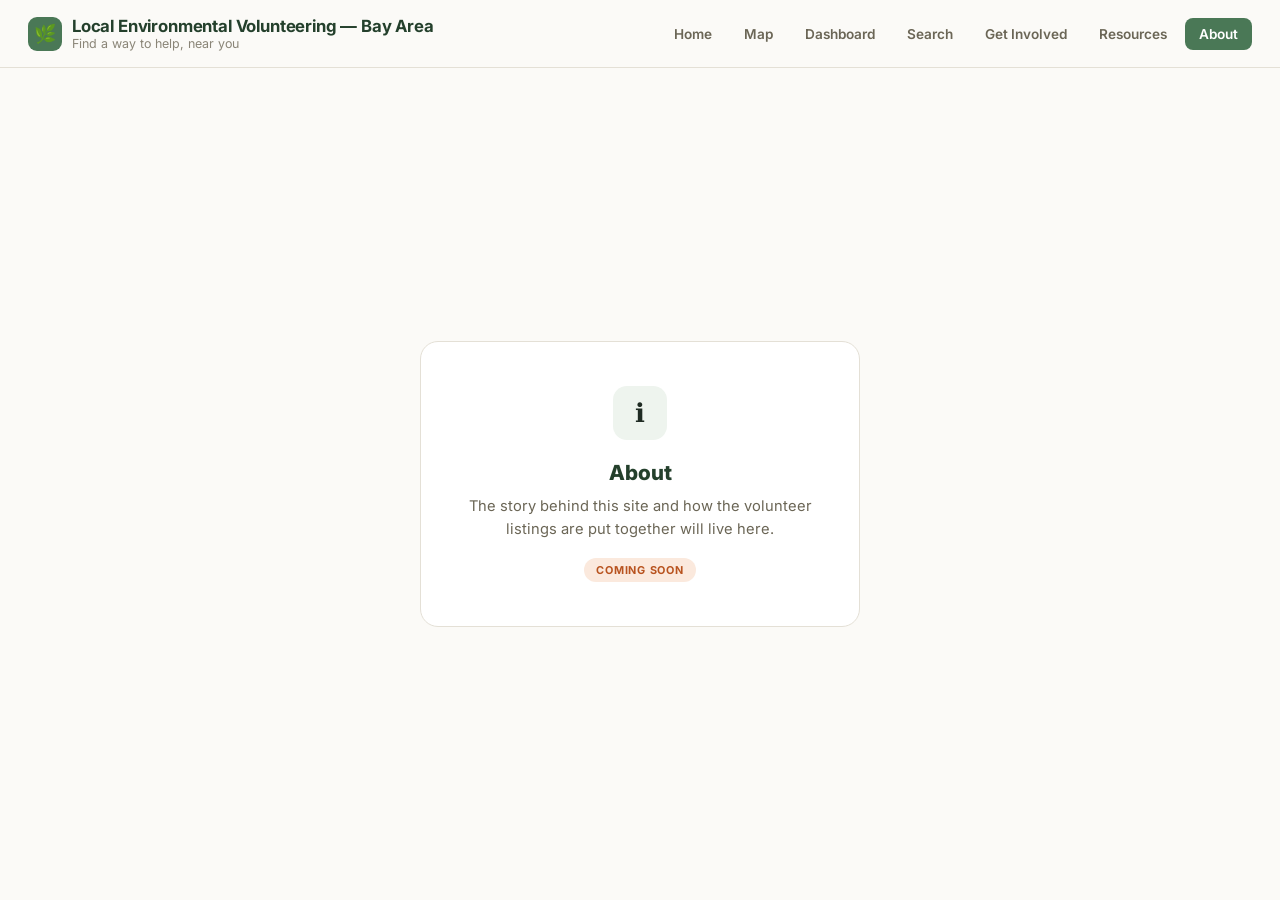
==== about.html @ b712d60b "Add files via upload" ====
<!DOCTYPE html>
<html lang="en">
<head>
<meta charset="UTF-8">
<title>About — Local Environmental Volunteering</title>
<meta name="viewport" content="width=device-width, initial-scale=1.0">
<link rel="preconnect" href="https://fonts.googleapis.com">
<link href="https://fonts.googleapis.com/css2?family=Inter:wght@400;500;600;700;800&display=swap" rel="stylesheet">
<style>
:root{
  --moss: #4a7856;
  --moss-dark: #24402c;
  --moss-light: #eef4ee;
  --clay: #d9642b;
  --clay-dark: #b8531f;
  --ink: #1f2b23;
  --paper: #fbfaf7;
  --line: #e4e0d6;
}
*{ box-sizing: border-box; }
html, body{
  margin: 0;
  min-height: 100%;
  font-family: 'Inter', system-ui, sans-serif;
  background: var(--paper);
  color: var(--ink);
}
header{
  background: var(--paper);
  border-bottom: 1px solid var(--line);
  padding: 16px 28px;
  display: flex;
  align-items: center;
  justify-content: space-between;
  flex-wrap: wrap;
  gap: 12px;
}
.brand{
  display: flex;
  align-items: center;
  gap: 10px;
}
.brand-icon{
  width: 34px;
  height: 34px;
  border-radius: 9px;
  background: var(--moss);
  display: flex;
  align-items: center;
  justify-content: center;
  font-size: 18px;
}
header h1{
  margin: 0;
  font-size: 1.05rem;
  font-weight: 700;
  color: var(--moss-dark);
  letter-spacing: -0.01em;
}
header p{
  margin: 0;
  font-size: 0.78rem;
  color: #8a8577;
}

/* ---- tab navigation (shared across every page on the site) ---- */
nav.tabs{
  display: flex;
  gap: 4px;
  flex-wrap: wrap;
}
.tab-link{
  text-decoration: none;
  color: #6b6656;
  font-size: 0.85rem;
  font-weight: 600;
  padding: 8px 14px;
  border-radius: 8px;
  transition: background 0.15s ease, color 0.15s ease;
}
.tab-link:hover{
  background: var(--moss-light);
  color: var(--moss-dark);
}
.tab-link.active{
  background: var(--moss);
  color: white;
}

.placeholder-wrap{
  min-height: calc(100vh - 68px);
  display: flex;
  align-items: center;
  justify-content: center;
  padding: 40px 24px;
}
.placeholder-card{
  max-width: 440px;
  text-align: center;
  background: white;
  border: 1px solid var(--line);
  border-radius: 18px;
  padding: 44px 36px;
}
.placeholder-icon{
  width: 54px;
  height: 54px;
  border-radius: 14px;
  background: var(--moss-light);
  display: flex;
  align-items: center;
  justify-content: center;
  font-size: 26px;
  margin: 0 auto 20px;
}
.placeholder-card h2{
  margin: 0 0 10px;
  font-size: 1.3rem;
  font-weight: 800;
  color: var(--moss-dark);
}
.placeholder-card p{
  margin: 0;
  font-size: 0.92rem;
  color: #6b6656;
  line-height: 1.55;
}
.placeholder-tag{
  display: inline-block;
  margin-top: 18px;
  font-size: 0.68rem;
  font-weight: 700;
  text-transform: uppercase;
  letter-spacing: 0.07em;
  color: var(--clay-dark);
  background: #fbe9dd;
  padding: 5px 12px;
  border-radius: 999px;
}
</style>
</head>
<body>

<header>
<div class="brand">
<div class="brand-icon">🌿</div>
<div>
<h1>Local Environmental Volunteering — Bay Area</h1>
<p>Find a way to help, near you</p>
</div>
</div>
<nav class="tabs">
<a href="index.html" class="tab-link">Home</a>
<a href="map.html" class="tab-link">Map</a>
<a href="dashboard.html" class="tab-link">Dashboard</a>
<a href="search.html" class="tab-link">Search</a>
<a href="get-involved.html" class="tab-link">Get Involved</a>
<a href="resources.html" class="tab-link">Resources</a>
<a href="about.html" class="tab-link active">About</a>
</nav>
</header>

<div class="placeholder-wrap">
<div class="placeholder-card">
<div class="placeholder-icon">ℹ️</div>
<h2>About</h2>
<p>The story behind this site and how the volunteer listings are put together will live here.</p>
<span class="placeholder-tag">Coming soon</span>
</div>
</div>

</body>
</html>
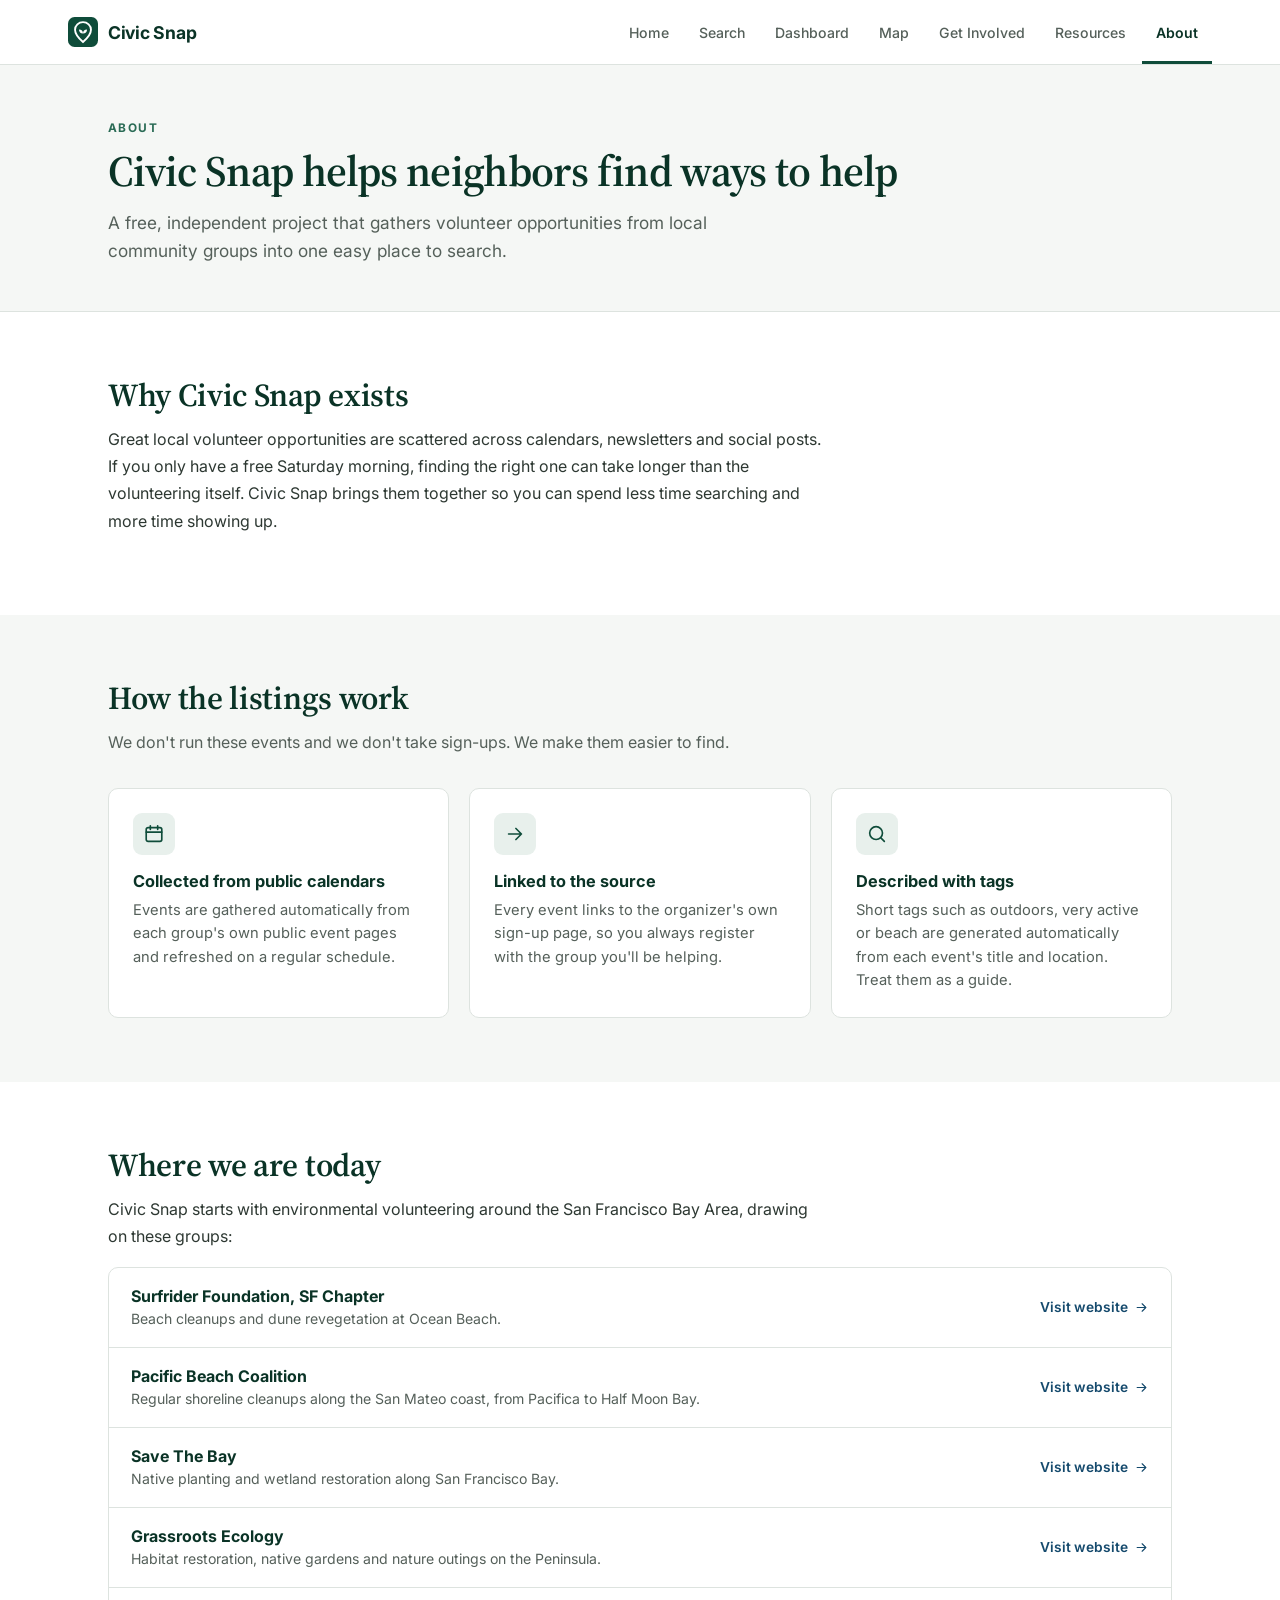
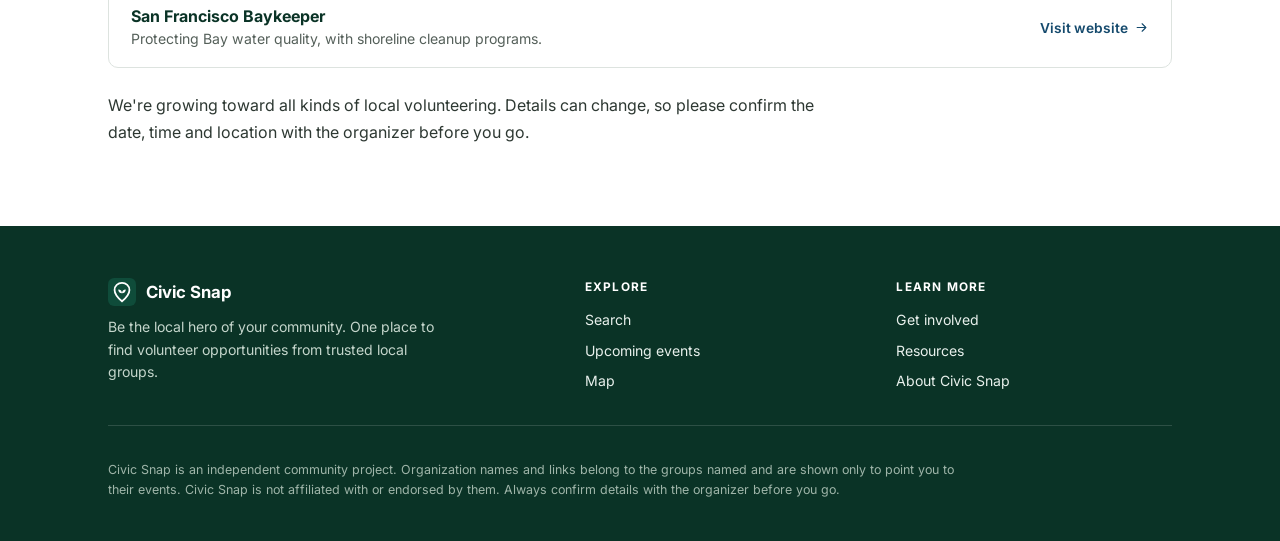
==== commit bd0569f6: "Add files via upload" ====
--- a/about.html
+++ b/about.html
@@ -2,172 +2,121 @@
 <html lang="en">
 <head>
 <meta charset="UTF-8">
-<title>About — Local Environmental Volunteering</title>
+<title>About | Civic Snap</title>
 <meta name="viewport" content="width=device-width, initial-scale=1.0">
+<meta name="description" content="Civic Snap is a free, independent project that gathers local volunteer opportunities into one place.">
 <link rel="preconnect" href="https://fonts.googleapis.com">
-<link href="https://fonts.googleapis.com/css2?family=Inter:wght@400;500;600;700;800&display=swap" rel="stylesheet">
+<link rel="preconnect" href="https://fonts.gstatic.com" crossorigin>
+<link href="https://fonts.googleapis.com/css2?family=Inter:wght@400;500;600;700;800&family=Source+Serif+4:opsz,wght@8..60,600;8..60,700&display=swap" rel="stylesheet">
+<link rel="stylesheet" href="site.css">
+<script>document.documentElement.classList.add('js')</script>
 <style>
-:root{
-  --moss: #4a7856;
-  --moss-dark: #24402c;
-  --moss-light: #eef4ee;
-  --clay: #d9642b;
-  --clay-dark: #b8531f;
-  --ink: #1f2b23;
-  --paper: #fbfaf7;
-  --line: #e4e0d6;
-}
-*{ box-sizing: border-box; }
-html, body{
-  margin: 0;
-  min-height: 100%;
-  font-family: 'Inter', system-ui, sans-serif;
-  background: var(--paper);
-  color: var(--ink);
-}
-header{
-  background: var(--paper);
-  border-bottom: 1px solid var(--line);
-  padding: 16px 28px;
-  display: flex;
-  align-items: center;
-  justify-content: space-between;
-  flex-wrap: wrap;
-  gap: 12px;
-}
-.brand{
-  display: flex;
-  align-items: center;
-  gap: 10px;
-}
-.brand-icon{
-  width: 34px;
-  height: 34px;
-  border-radius: 9px;
-  background: var(--moss);
-  display: flex;
-  align-items: center;
-  justify-content: center;
-  font-size: 18px;
-}
-header h1{
-  margin: 0;
-  font-size: 1.05rem;
-  font-weight: 700;
-  color: var(--moss-dark);
-  letter-spacing: -0.01em;
-}
-header p{
-  margin: 0;
-  font-size: 0.78rem;
-  color: #8a8577;
-}
-
-/* ---- tab navigation (shared across every page on the site) ---- */
-nav.tabs{
-  display: flex;
-  gap: 4px;
-  flex-wrap: wrap;
-}
-.tab-link{
-  text-decoration: none;
-  color: #6b6656;
-  font-size: 0.85rem;
-  font-weight: 600;
-  padding: 8px 14px;
-  border-radius: 8px;
-  transition: background 0.15s ease, color 0.15s ease;
-}
-.tab-link:hover{
-  background: var(--moss-light);
-  color: var(--moss-dark);
-}
-.tab-link.active{
-  background: var(--moss);
-  color: white;
-}
-
-.placeholder-wrap{
-  min-height: calc(100vh - 68px);
-  display: flex;
-  align-items: center;
-  justify-content: center;
-  padding: 40px 24px;
-}
-.placeholder-card{
-  max-width: 440px;
-  text-align: center;
-  background: white;
-  border: 1px solid var(--line);
-  border-radius: 18px;
-  padding: 44px 36px;
-}
-.placeholder-icon{
-  width: 54px;
-  height: 54px;
-  border-radius: 14px;
-  background: var(--moss-light);
-  display: flex;
-  align-items: center;
-  justify-content: center;
-  font-size: 26px;
-  margin: 0 auto 20px;
-}
-.placeholder-card h2{
-  margin: 0 0 10px;
-  font-size: 1.3rem;
-  font-weight: 800;
-  color: var(--moss-dark);
-}
-.placeholder-card p{
-  margin: 0;
-  font-size: 0.92rem;
-  color: #6b6656;
-  line-height: 1.55;
-}
-.placeholder-tag{
-  display: inline-block;
-  margin-top: 18px;
-  font-size: 0.68rem;
-  font-weight: 700;
-  text-transform: uppercase;
-  letter-spacing: 0.07em;
-  color: var(--clay-dark);
-  background: #fbe9dd;
-  padding: 5px 12px;
-  border-radius: 999px;
-}
+.check-list{ list-style:none; margin:0; padding:0; display:grid; gap:12px; }
+.check-list li{ display:flex; gap:12px; align-items:flex-start; font-size:0.96rem; line-height:1.6; color:#2d3832; }
+.check-list svg{ width:20px; height:20px; flex-shrink:0; margin-top:2px; color:var(--brand-mid); }
+.org-list{ display:grid; gap:0; border:1px solid var(--line); border-radius:10px; overflow:hidden; background:#fff; }
+.org-row{ display:flex; justify-content:space-between; align-items:center; gap:18px; padding:18px 22px; border-top:1px solid var(--line); text-decoration:none; color:inherit; }
+.org-row:first-child{ border-top:0; }
+.org-row:hover{ background:var(--bg-soft); }
+.org-row b{ display:block; font-size:1rem; color:var(--brand-dark); margin-bottom:2px; }
+.org-row span.d{ font-size:0.88rem; color:var(--muted); line-height:1.5; }
+.org-row .go{ display:inline-flex; align-items:center; gap:6px; font-size:0.86rem; font-weight:600; color:var(--accent-dark); white-space:nowrap; }
+.org-row .go svg{ width:15px; height:15px; }
+@media (max-width:640px){ .org-row{ flex-direction:column; align-items:flex-start; gap:8px; } }
 </style>
 </head>
 <body>
+<a class="skip-link" href="#main">Skip to content</a>
+<header class="site-header">
+<div class="header-inner">
+<a class="brand" href="index.html" aria-label="Civic Snap home"><svg viewBox="0 0 32 32" aria-hidden="true"><rect width="32" height="32" rx="7" fill="#0f4c3a"/><path d="M16 5.5c-4.7 0-8.5 3.6-8.5 8.1 0 5.8 8.5 13 8.5 13s8.5-7.2 8.5-13c0-4.5-3.8-8.1-8.5-8.1z" fill="none" stroke="#fff" stroke-width="2"/><path d="M16 17.5c-2.7 0-4.3-1.8-4.3-4.3 2.8 0 4.3 1.6 4.3 4.3zm0 0c0-2.7 1.6-4.3 4.3-4.3 0 2.7-1.6 4.3-4.3 4.3z" fill="#fff"/></svg><span class="brand-name">Civic Snap</span></a>
+<button class="nav-toggle" type="button" aria-expanded="false" aria-controls="site-nav"><svg viewBox="0 0 24 24" fill="none" stroke="currentColor" stroke-width="2" stroke-linecap="round" aria-hidden="true"><path d="M4 7h16M4 12h16M4 17h16"/></svg><span class="nav-toggle-label">Menu</span></button>
+<nav class="tabs" id="site-nav" aria-label="Main">
+<a href="index.html" class="tab-link">Home</a>
+<a href="search.html" class="tab-link">Search</a>
+<a href="dashboard.html" class="tab-link">Dashboard</a>
+<a href="map.html" class="tab-link">Map</a>
+<a href="get-involved.html" class="tab-link">Get Involved</a>
+<a href="resources.html" class="tab-link">Resources</a>
+<a href="about.html" class="tab-link active" aria-current="page">About</a>
+</nav>
+</div>
+</header>
+<svg width="0" height="0" style="position:absolute" aria-hidden="true" focusable="false"><defs>
+<symbol id="i-search" viewBox="0 0 24 24"><circle cx="11" cy="11" r="7"/><path d="M20 20l-3.5-3.5"/></symbol>
+<symbol id="i-calendar" viewBox="0 0 24 24"><rect x="3.5" y="5" width="17" height="15" rx="2"/><path d="M3.5 10h17M8 3v4M16 3v4"/></symbol>
+<symbol id="i-map" viewBox="0 0 24 24"><path d="M9 4L3.5 6v14L9 18l6 2 5.5-2V4L15 6 9 4z"/><path d="M9 4v14M15 6v14"/></symbol>
+<symbol id="i-users" viewBox="0 0 24 24"><circle cx="9" cy="8" r="3.2"/><path d="M3 19c0-3.3 2.7-5.5 6-5.5s6 2.2 6 5.5"/><circle cx="17" cy="9" r="2.4"/><path d="M17 14c2.5 0 4.5 1.7 4.5 4.5"/></symbol>
+<symbol id="i-trash" viewBox="0 0 24 24"><path d="M4 7h16M9 7V4.5h6V7M6.5 7l1 13h9l1-13M10 11v6M14 11v6"/></symbol>
+<symbol id="i-sprout" viewBox="0 0 24 24"><path d="M12 21v-9"/><path d="M12 12C12 8 9 5.5 4.5 5.5 4.5 9.5 7 12 12 12z"/><path d="M12 14c0-3.5 2.5-6 7.5-6 0 4-2.5 6-7.5 6z"/></symbol>
+<symbol id="i-mountain" viewBox="0 0 24 24"><path d="M3 19l6.5-11 4 6.5 2.5-4L21 19H3z"/></symbol>
+<symbol id="i-leaf" viewBox="0 0 24 24"><path d="M5 19c0-8 5-13 14-14 0 9-5 14-14 14z"/><path d="M5 19l8-8"/></symbol>
+<symbol id="i-route" viewBox="0 0 24 24"><circle cx="6" cy="18" r="2"/><circle cx="18" cy="6" r="2"/><path d="M8 18h7a3 3 0 0 0 0-6H9a3 3 0 0 1 0-6h7"/></symbol>
+<symbol id="i-arrow" viewBox="0 0 24 24"><path d="M5 12h14M13 6l6 6-6 6"/></symbol>
+<symbol id="i-check" viewBox="0 0 24 24"><path d="M5 12.5l4.5 4.5L19 7.5"/></symbol>
+</defs></svg>
+<main id="main">
+<section class="page-hero"><div class="container">
+<p class="eyebrow">About</p>
+<h1>Civic Snap helps neighbors find ways to help</h1>
+<p class="lead">A free, independent project that gathers volunteer opportunities from local community groups into one easy place to search.</p>
+</div></section>
 
-<header>
-<div class="brand">
-<div class="brand-icon">🌿</div>
+<section class="section"><div class="container prose">
+<h2>Why Civic Snap exists</h2>
+<p>Great local volunteer opportunities are scattered across calendars, newsletters and social posts. If you only have a free Saturday morning, finding the right one can take longer than the volunteering itself. Civic Snap brings them together so you can spend less time searching and more time showing up.</p>
+</div></section>
+
+<section class="section soft"><div class="container">
+<h2>How the listings work</h2>
+<p class="intro">We don't run these events and we don't take sign-ups. We make them easier to find.</p>
+<div class="grid cols-3">
+<div class="card-box"><div class="icon-box"><svg class="" viewBox="0 0 24 24" fill="none" stroke="currentColor" stroke-width="1.8" stroke-linecap="round" stroke-linejoin="round" aria-hidden="true"><use href="#i-calendar"/></svg></div><h3>Collected from public calendars</h3><p>Events are gathered automatically from each group's own public event pages and refreshed on a regular schedule.</p></div>
+<div class="card-box"><div class="icon-box"><svg class="" viewBox="0 0 24 24" fill="none" stroke="currentColor" stroke-width="1.8" stroke-linecap="round" stroke-linejoin="round" aria-hidden="true"><use href="#i-arrow"/></svg></div><h3>Linked to the source</h3><p>Every event links to the organizer's own sign-up page, so you always register with the group you'll be helping.</p></div>
+<div class="card-box"><div class="icon-box"><svg class="" viewBox="0 0 24 24" fill="none" stroke="currentColor" stroke-width="1.8" stroke-linecap="round" stroke-linejoin="round" aria-hidden="true"><use href="#i-search"/></svg></div><h3>Described with tags</h3><p>Short tags such as outdoors, very active or beach are generated automatically from each event's title and location. Treat them as a guide.</p></div>
+</div>
+</div></section>
+
+<section class="section"><div class="container prose">
+<h2>Where we are today</h2>
+<p>Civic Snap starts with environmental volunteering around the San Francisco Bay Area, drawing on these groups:</p>
+<div class="org-list" style="margin:8px 0 24px">
+<a class="org-row" href="https://sf.surfrider.org/" target="_blank" rel="noopener noreferrer"><div><b>Surfrider Foundation, SF Chapter</b><span class="d">Beach cleanups and dune revegetation at Ocean Beach.</span></div><span class="go">Visit website <svg class="" viewBox="0 0 24 24" fill="none" stroke="currentColor" stroke-width="1.8" stroke-linecap="round" stroke-linejoin="round" aria-hidden="true"><use href="#i-arrow"/></svg></span></a>
+<a class="org-row" href="https://www.pacificbeachcoalition.org/" target="_blank" rel="noopener noreferrer"><div><b>Pacific Beach Coalition</b><span class="d">Regular shoreline cleanups along the San Mateo coast, from Pacifica to Half Moon Bay.</span></div><span class="go">Visit website <svg class="" viewBox="0 0 24 24" fill="none" stroke="currentColor" stroke-width="1.8" stroke-linecap="round" stroke-linejoin="round" aria-hidden="true"><use href="#i-arrow"/></svg></span></a>
+<a class="org-row" href="https://savesfbay.org/" target="_blank" rel="noopener noreferrer"><div><b>Save The Bay</b><span class="d">Native planting and wetland restoration along San Francisco Bay.</span></div><span class="go">Visit website <svg class="" viewBox="0 0 24 24" fill="none" stroke="currentColor" stroke-width="1.8" stroke-linecap="round" stroke-linejoin="round" aria-hidden="true"><use href="#i-arrow"/></svg></span></a>
+<a class="org-row" href="https://www.grassrootsecology.org/" target="_blank" rel="noopener noreferrer"><div><b>Grassroots Ecology</b><span class="d">Habitat restoration, native gardens and nature outings on the Peninsula.</span></div><span class="go">Visit website <svg class="" viewBox="0 0 24 24" fill="none" stroke="currentColor" stroke-width="1.8" stroke-linecap="round" stroke-linejoin="round" aria-hidden="true"><use href="#i-arrow"/></svg></span></a>
+<a class="org-row" href="https://baykeeper.org/" target="_blank" rel="noopener noreferrer"><div><b>San Francisco Baykeeper</b><span class="d">Protecting Bay water quality, with shoreline cleanup programs.</span></div><span class="go">Visit website <svg class="" viewBox="0 0 24 24" fill="none" stroke="currentColor" stroke-width="1.8" stroke-linecap="round" stroke-linejoin="round" aria-hidden="true"><use href="#i-arrow"/></svg></span></a>
+</div>
+<p>We're growing toward all kinds of local volunteering. Details can change, so please confirm the date, time and location with the organizer before you go.</p>
+</div></section>
+</main>
+<footer class="site-footer">
+<div class="container">
+<div class="footer-grid">
 <div>
-<h1>Local Environmental Volunteering — Bay Area</h1>
-<p>Find a way to help, near you</p>
+<div class="footer-brand"><svg viewBox="0 0 32 32" aria-hidden="true"><rect width="32" height="32" rx="7" fill="#0f4c3a"/><path d="M16 5.5c-4.7 0-8.5 3.6-8.5 8.1 0 5.8 8.5 13 8.5 13s8.5-7.2 8.5-13c0-4.5-3.8-8.1-8.5-8.1z" fill="none" stroke="#fff" stroke-width="2"/><path d="M16 17.5c-2.7 0-4.3-1.8-4.3-4.3 2.8 0 4.3 1.6 4.3 4.3zm0 0c0-2.7 1.6-4.3 4.3-4.3 0 2.7-1.6 4.3-4.3 4.3z" fill="#fff"/></svg><span>Civic Snap</span></div>
+<p style="margin:0;max-width:340px">Be the local hero of your community. One place to find volunteer opportunities from trusted local groups.</p>
+</div>
+<div>
+<h4>Explore</h4>
+<ul>
+<li><a href="search.html">Search</a></li>
+<li><a href="dashboard.html">Upcoming events</a></li>
+<li><a href="map.html">Map</a></li>
+</ul>
+</div>
+<div>
+<h4>Learn more</h4>
+<ul>
+<li><a href="get-involved.html">Get involved</a></li>
+<li><a href="resources.html">Resources</a></li>
+<li><a href="about.html">About Civic Snap</a></li>
+</ul>
 </div>
 </div>
-<nav class="tabs">
-<a href="index.html" class="tab-link">Home</a>
-<a href="map.html" class="tab-link">Map</a>
-<a href="dashboard.html" class="tab-link">Dashboard</a>
-<a href="search.html" class="tab-link">Search</a>
-<a href="get-involved.html" class="tab-link">Get Involved</a>
-<a href="resources.html" class="tab-link">Resources</a>
-<a href="about.html" class="tab-link active">About</a>
-</nav>
-</header>
-
-<div class="placeholder-wrap">
-<div class="placeholder-card">
-<div class="placeholder-icon">ℹ️</div>
-<h2>About</h2>
-<p>The story behind this site and how the volunteer listings are put together will live here.</p>
-<span class="placeholder-tag">Coming soon</span>
+<p class="footer-note">Civic Snap is an independent community project. Organization names and links belong to the groups named and are shown only to point you to their events. Civic Snap is not affiliated with or endorsed by them. Always confirm details with the organizer before you go.</p>
 </div>
-</div>
-
+</footer>
+<script src="site.js"></script>
 </body>
 </html>
--- a/site.css
+++ b/site.css
@@ -0,0 +1,250 @@
+/* ==========================================================================
+   Civic Snap: shared styles (header, navigation, buttons, footer, layout).
+   Every page links this file. Page-specific styles stay inside each page.
+   ========================================================================== */
+:root{
+  --brand: #0f4c3a;
+  --brand-dark: #0a3326;
+  --brand-mid: #2a6b55;
+  --brand-light: #e8f0ec;
+  --accent: #1d5f8a;
+  --accent-dark: #154a6d;
+  --accent-light: #e7f0f6;
+  --ink: #17211c;
+  --muted: #55605a;
+  --faint: #86908a;
+  --line: #dde3df;
+  --bg: #ffffff;
+  --bg-soft: #f5f7f5;
+  --serif: 'Source Serif 4', Georgia, 'Times New Roman', serif;
+
+  /* names used by the page-specific styles in map / search / dashboard */
+  --moss: var(--brand-mid);
+  --moss-dark: var(--brand-dark);
+  --moss-light: var(--brand-light);
+  --clay: var(--accent);
+  --clay-dark: var(--accent-dark);
+  --paper: #ffffff;
+}
+*{ box-sizing: border-box; }
+html{ -webkit-text-size-adjust: 100%; }
+html, body{
+  margin: 0;
+  min-height: 100%;
+  font-family: 'Inter', system-ui, -apple-system, 'Segoe UI', sans-serif;
+  background: var(--bg);
+  color: var(--ink);
+  -webkit-font-smoothing: antialiased;
+}
+img{ max-width: 100%; display: block; }
+a{ color: var(--accent-dark); }
+:focus-visible{ outline: 3px solid rgba(29,95,138,0.55); outline-offset: 2px; }
+.skip-link{
+  position: absolute; left: -999px; top: 8px; z-index: 100;
+  background: var(--brand-dark); color: #fff; padding: 10px 16px; border-radius: 6px; text-decoration: none;
+}
+.skip-link:focus{ left: 8px; }
+
+/* ---- header + navigation ---- */
+.site-header{
+  position: relative;
+  z-index: 60;
+  background: #fff;
+  border-bottom: 1px solid var(--line);
+  flex-shrink: 0;
+}
+.header-inner{
+  max-width: 1200px;
+  margin: 0 auto;
+  padding: 0 28px;
+  min-height: 64px;
+  display: flex;
+  align-items: stretch;
+  justify-content: space-between;
+  gap: 16px;
+}
+.brand{
+  display: flex;
+  align-items: center;
+  gap: 10px;
+  text-decoration: none;
+  color: var(--brand-dark);
+}
+.brand svg{ width: 30px; height: 30px; flex-shrink: 0; }
+.brand-name{
+  font-size: 1.1rem;
+  font-weight: 700;
+  letter-spacing: -0.015em;
+}
+nav.tabs{ display: flex; align-items: stretch; gap: 2px; }
+.tab-link{
+  display: flex;
+  align-items: center;
+  padding: 0 14px;
+  font-size: 0.88rem;
+  font-weight: 500;
+  color: var(--muted);
+  text-decoration: none;
+  transition: color 0.15s ease, background 0.15s ease;
+}
+.tab-link:hover{ color: var(--ink); background: var(--bg-soft); }
+.tab-link.active{ color: var(--brand-dark); font-weight: 600; box-shadow: inset 0 -3px 0 var(--brand); }
+.nav-toggle{
+  display: none;
+  align-self: center;
+  align-items: center;
+  gap: 8px;
+  font: inherit;
+  font-size: 0.86rem;
+  font-weight: 600;
+  color: var(--brand-dark);
+  background: #fff;
+  border: 1px solid var(--line);
+  border-radius: 8px;
+  padding: 8px 12px;
+  cursor: pointer;
+}
+.nav-toggle svg{ width: 18px; height: 18px; }
+
+@media (max-width: 880px){
+  .header-inner{ padding: 0 16px; }
+  .js .nav-toggle{ display: inline-flex; }
+  .js nav.tabs{
+    display: none;
+    position: absolute;
+    top: 100%;
+    left: 0;
+    right: 0;
+    flex-direction: column;
+    gap: 0;
+    background: #fff;
+    border-bottom: 1px solid var(--line);
+    box-shadow: 0 14px 24px rgba(15,40,30,0.14);
+    padding: 6px 0 10px;
+  }
+  .js nav.tabs.open{ display: flex; }
+  .js .tab-link{ padding: 14px 20px; font-size: 0.95rem; }
+  .js .tab-link.active{ box-shadow: inset 4px 0 0 var(--brand); background: var(--brand-light); }
+  /* without JavaScript the links simply wrap under the logo */
+  html:not(.js) .header-inner{ flex-wrap: wrap; padding-top: 10px; padding-bottom: 6px; }
+  html:not(.js) nav.tabs{ flex-wrap: wrap; }
+  html:not(.js) .tab-link{ padding: 8px 10px; }
+}
+
+/* ---- layout helpers ---- */
+.container{ max-width: 1120px; margin: 0 auto; padding: 0 28px; }
+@media (max-width: 640px){ .container{ padding: 0 20px; } }
+.eyebrow{
+  margin: 0 0 12px;
+  font-size: 0.74rem;
+  font-weight: 700;
+  letter-spacing: 0.12em;
+  text-transform: uppercase;
+  color: var(--brand-mid);
+}
+.page-hero{
+  background: var(--bg-soft);
+  border-bottom: 1px solid var(--line);
+  padding: 56px 0 46px;
+}
+.page-hero h1{
+  margin: 0 0 14px;
+  font-family: var(--serif);
+  font-weight: 600;
+  font-size: clamp(2rem, 4vw, 2.7rem);
+  line-height: 1.12;
+  letter-spacing: -0.015em;
+  color: var(--brand-dark);
+}
+.page-hero p.lead{ margin: 0; max-width: 640px; font-size: 1.08rem; line-height: 1.6; color: var(--muted); }
+.section{ padding: 64px 0; }
+.section.soft{ background: var(--bg-soft); }
+.section h2{
+  margin: 0 0 12px;
+  font-family: var(--serif);
+  font-weight: 600;
+  font-size: clamp(1.5rem, 3vw, 2rem);
+  line-height: 1.2;
+  letter-spacing: -0.01em;
+  color: var(--brand-dark);
+}
+.section p.intro{ margin: 0 0 32px; max-width: 640px; font-size: 1rem; line-height: 1.65; color: var(--muted); }
+.prose p{ margin: 0 0 16px; font-size: 1rem; line-height: 1.7; color: #2d3832; max-width: 720px; }
+.prose h3{ margin: 28px 0 8px; font-size: 1.05rem; font-weight: 700; color: var(--brand-dark); }
+
+/* ---- buttons ---- */
+.btn{
+  display: inline-flex;
+  align-items: center;
+  justify-content: center;
+  gap: 8px;
+  padding: 13px 24px;
+  border-radius: 8px;
+  border: 1px solid transparent;
+  font: inherit;
+  font-size: 0.95rem;
+  font-weight: 600;
+  text-decoration: none;
+  cursor: pointer;
+  transition: background 0.15s ease, border-color 0.15s ease, color 0.15s ease;
+}
+.btn svg{ width: 16px; height: 16px; }
+.btn-primary{ background: var(--brand); color: #fff; }
+.btn-primary:hover{ background: var(--brand-dark); }
+.btn-secondary{ background: #fff; color: var(--brand-dark); border-color: #c5d0c9; }
+.btn-secondary:hover{ background: var(--brand-light); border-color: var(--brand-mid); }
+.btn-light{ background: #fff; color: var(--brand-dark); }
+.btn-light:hover{ background: var(--brand-light); }
+.btn-ghost{ background: rgba(255,255,255,0.08); color: #fff; border-color: rgba(255,255,255,0.55); }
+.btn-ghost:hover{ background: rgba(255,255,255,0.18); }
+
+/* ---- generic card grid ---- */
+.grid{ display: grid; gap: 20px; }
+.grid.cols-2{ grid-template-columns: repeat(2, 1fr); }
+.grid.cols-3{ grid-template-columns: repeat(3, 1fr); }
+.grid.cols-4{ grid-template-columns: repeat(4, 1fr); }
+@media (max-width: 960px){ .grid.cols-4{ grid-template-columns: repeat(2, 1fr); } .grid.cols-3{ grid-template-columns: repeat(2, 1fr); } }
+@media (max-width: 640px){ .grid.cols-2, .grid.cols-3, .grid.cols-4{ grid-template-columns: 1fr; } }
+.card-box{
+  background: #fff;
+  border: 1px solid var(--line);
+  border-radius: 10px;
+  padding: 24px;
+}
+.card-box h3{ margin: 0 0 8px; font-size: 1.02rem; font-weight: 700; color: var(--brand-dark); }
+.card-box p{ margin: 0; font-size: 0.92rem; line-height: 1.6; color: var(--muted); }
+.card-box a.more{ display: inline-block; margin-top: 12px; font-size: 0.88rem; font-weight: 600; color: var(--accent-dark); text-decoration: none; }
+.card-box a.more:hover{ text-decoration: underline; }
+.icon-box{
+  width: 42px; height: 42px; border-radius: 9px;
+  background: var(--brand-light); color: var(--brand);
+  display: flex; align-items: center; justify-content: center;
+  margin-bottom: 16px;
+}
+.icon-box svg{ width: 22px; height: 22px; }
+
+/* ---- footer ---- */
+.site-footer{
+  background: var(--brand-dark);
+  color: #c4d5cb;
+  padding: 52px 0 28px;
+  font-size: 0.88rem;
+  line-height: 1.6;
+}
+.site-footer a{ color: #e8f0ec; text-decoration: none; }
+.site-footer a:hover{ text-decoration: underline; }
+.footer-grid{
+  display: grid;
+  grid-template-columns: 1.6fr 1fr 1fr;
+  gap: 36px;
+  padding-bottom: 32px;
+  border-bottom: 1px solid rgba(255,255,255,0.14);
+}
+.footer-brand{ display: flex; align-items: center; gap: 10px; color: #fff; font-weight: 700; font-size: 1.05rem; margin-bottom: 10px; }
+.footer-brand svg{ width: 28px; height: 28px; }
+.footer-grid h4{ margin: 0 0 12px; font-size: 0.74rem; letter-spacing: 0.1em; text-transform: uppercase; color: #fff; }
+.footer-grid ul{ list-style: none; margin: 0; padding: 0; display: grid; gap: 8px; }
+.footer-note{ padding-top: 22px; font-size: 0.78rem; color: #9fb5a9; max-width: 860px; }
+@media (max-width: 720px){ .footer-grid{ grid-template-columns: 1fr; gap: 26px; } }
+
+@media (prefers-reduced-motion: reduce){ *{ scroll-behavior: auto !important; } }
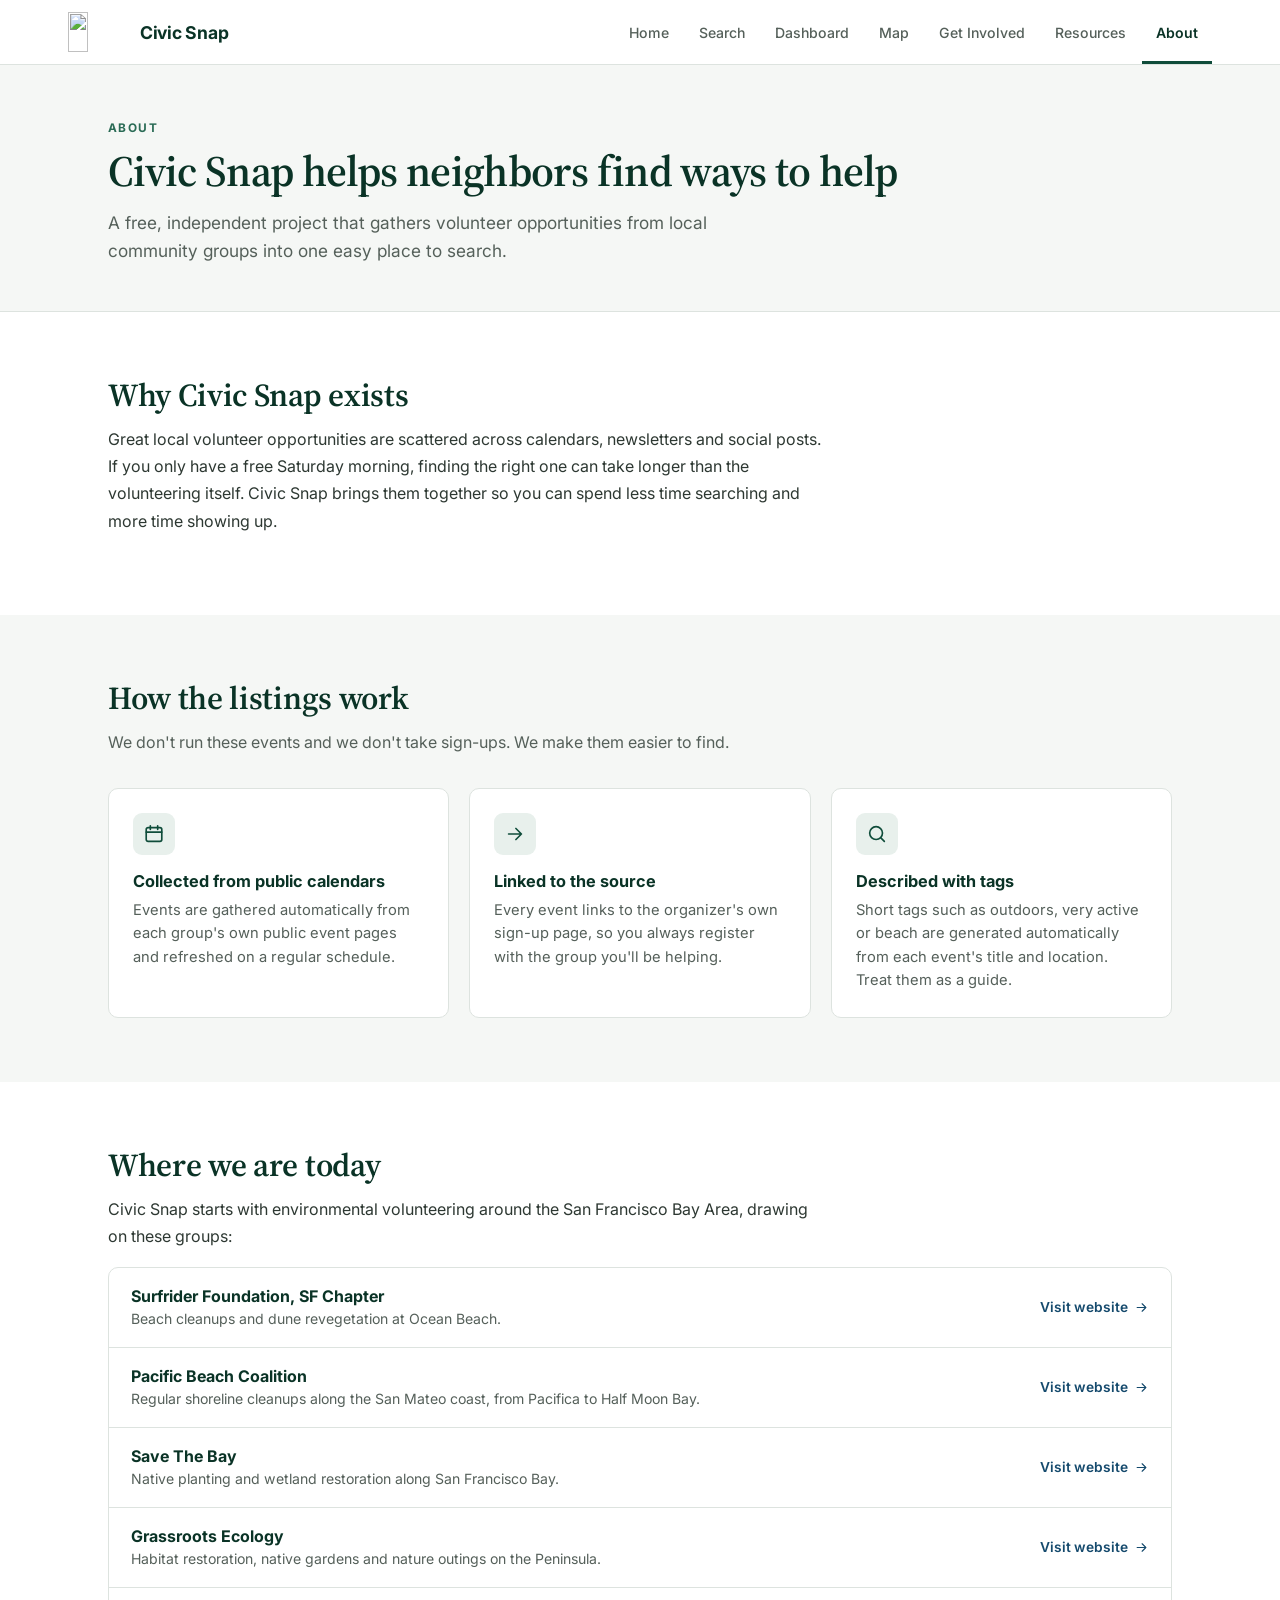
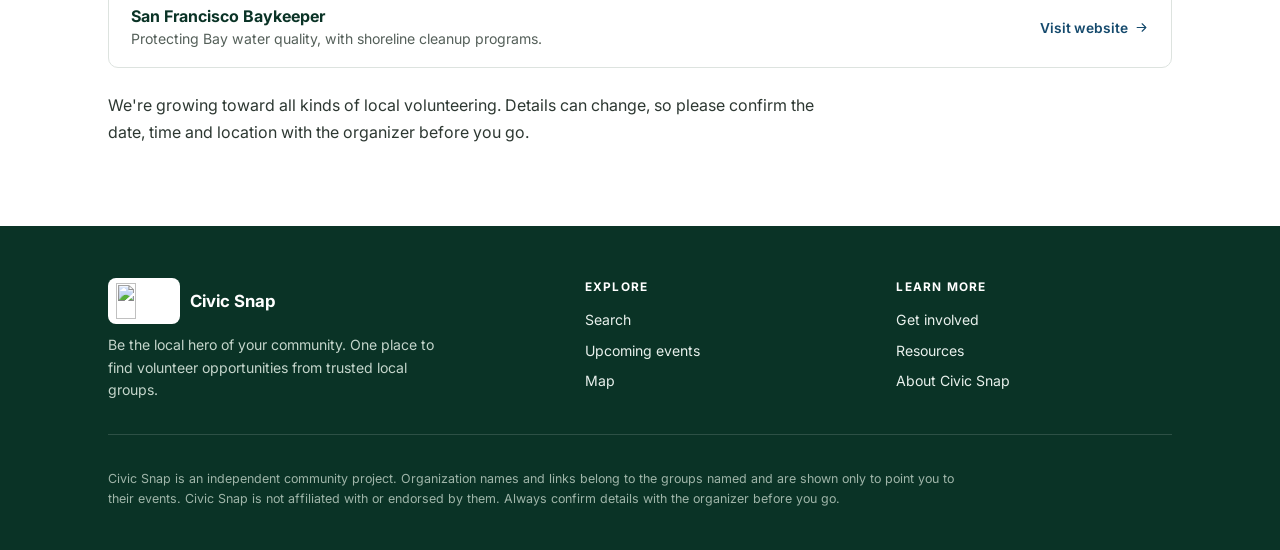
==== commit fab1b047: "Add files via upload" ====
--- a/about.html
+++ b/about.html
@@ -9,6 +9,8 @@
 <link rel="preconnect" href="https://fonts.gstatic.com" crossorigin>
 <link href="https://fonts.googleapis.com/css2?family=Inter:wght@400;500;600;700;800&family=Source+Serif+4:opsz,wght@8..60,600;8..60,700&display=swap" rel="stylesheet">
 <link rel="stylesheet" href="site.css">
+<link rel="icon" type="image/png" href="favicon.png">
+<link rel="apple-touch-icon" href="apple-touch-icon.png">
 <script>document.documentElement.classList.add('js')</script>
 <style>
 .check-list{ list-style:none; margin:0; padding:0; display:grid; gap:12px; }
@@ -29,7 +31,7 @@
 <a class="skip-link" href="#main">Skip to content</a>
 <header class="site-header">
 <div class="header-inner">
-<a class="brand" href="index.html" aria-label="Civic Snap home"><svg viewBox="0 0 32 32" aria-hidden="true"><rect width="32" height="32" rx="7" fill="#0f4c3a"/><path d="M16 5.5c-4.7 0-8.5 3.6-8.5 8.1 0 5.8 8.5 13 8.5 13s8.5-7.2 8.5-13c0-4.5-3.8-8.1-8.5-8.1z" fill="none" stroke="#fff" stroke-width="2"/><path d="M16 17.5c-2.7 0-4.3-1.8-4.3-4.3 2.8 0 4.3 1.6 4.3 4.3zm0 0c0-2.7 1.6-4.3 4.3-4.3 0 2.7-1.6 4.3-4.3 4.3z" fill="#fff"/></svg><span class="brand-name">Civic Snap</span></a>
+<a class="brand" href="index.html" aria-label="Civic Snap home"><img src="logo-mark.png" alt="" width="62" height="40"><span class="brand-name">Civic Snap</span></a>
 <button class="nav-toggle" type="button" aria-expanded="false" aria-controls="site-nav"><svg viewBox="0 0 24 24" fill="none" stroke="currentColor" stroke-width="2" stroke-linecap="round" aria-hidden="true"><path d="M4 7h16M4 12h16M4 17h16"/></svg><span class="nav-toggle-label">Menu</span></button>
 <nav class="tabs" id="site-nav" aria-label="Main">
 <a href="index.html" class="tab-link">Home</a>
@@ -94,7 +96,7 @@
 <div class="container">
 <div class="footer-grid">
 <div>
-<div class="footer-brand"><svg viewBox="0 0 32 32" aria-hidden="true"><rect width="32" height="32" rx="7" fill="#0f4c3a"/><path d="M16 5.5c-4.7 0-8.5 3.6-8.5 8.1 0 5.8 8.5 13 8.5 13s8.5-7.2 8.5-13c0-4.5-3.8-8.1-8.5-8.1z" fill="none" stroke="#fff" stroke-width="2"/><path d="M16 17.5c-2.7 0-4.3-1.8-4.3-4.3 2.8 0 4.3 1.6 4.3 4.3zm0 0c0-2.7 1.6-4.3 4.3-4.3 0 2.7-1.6 4.3-4.3 4.3z" fill="#fff"/></svg><span>Civic Snap</span></div>
+<div class="footer-brand"><img src="logo-mark.png" alt="" width="62" height="40"><span>Civic Snap</span></div>
 <p style="margin:0;max-width:340px">Be the local hero of your community. One place to find volunteer opportunities from trusted local groups.</p>
 </div>
 <div>
--- a/site.css
+++ b/site.css
@@ -71,6 +71,7 @@
   color: var(--brand-dark);
 }
 .brand svg{ width: 30px; height: 30px; flex-shrink: 0; }
+.brand img{ height: 40px; width: auto; flex-shrink: 0; display: block; }
 .brand-name{
   font-size: 1.1rem;
   font-weight: 700;
@@ -242,6 +243,7 @@
 }
 .footer-brand{ display: flex; align-items: center; gap: 10px; color: #fff; font-weight: 700; font-size: 1.05rem; margin-bottom: 10px; }
 .footer-brand svg{ width: 28px; height: 28px; }
+.footer-brand img{ height: 36px; width: auto; background: #fff; border-radius: 8px; padding: 5px 8px; box-sizing: content-box; }
 .footer-grid h4{ margin: 0 0 12px; font-size: 0.74rem; letter-spacing: 0.1em; text-transform: uppercase; color: #fff; }
 .footer-grid ul{ list-style: none; margin: 0; padding: 0; display: grid; gap: 8px; }
 .footer-note{ padding-top: 22px; font-size: 0.78rem; color: #9fb5a9; max-width: 860px; }
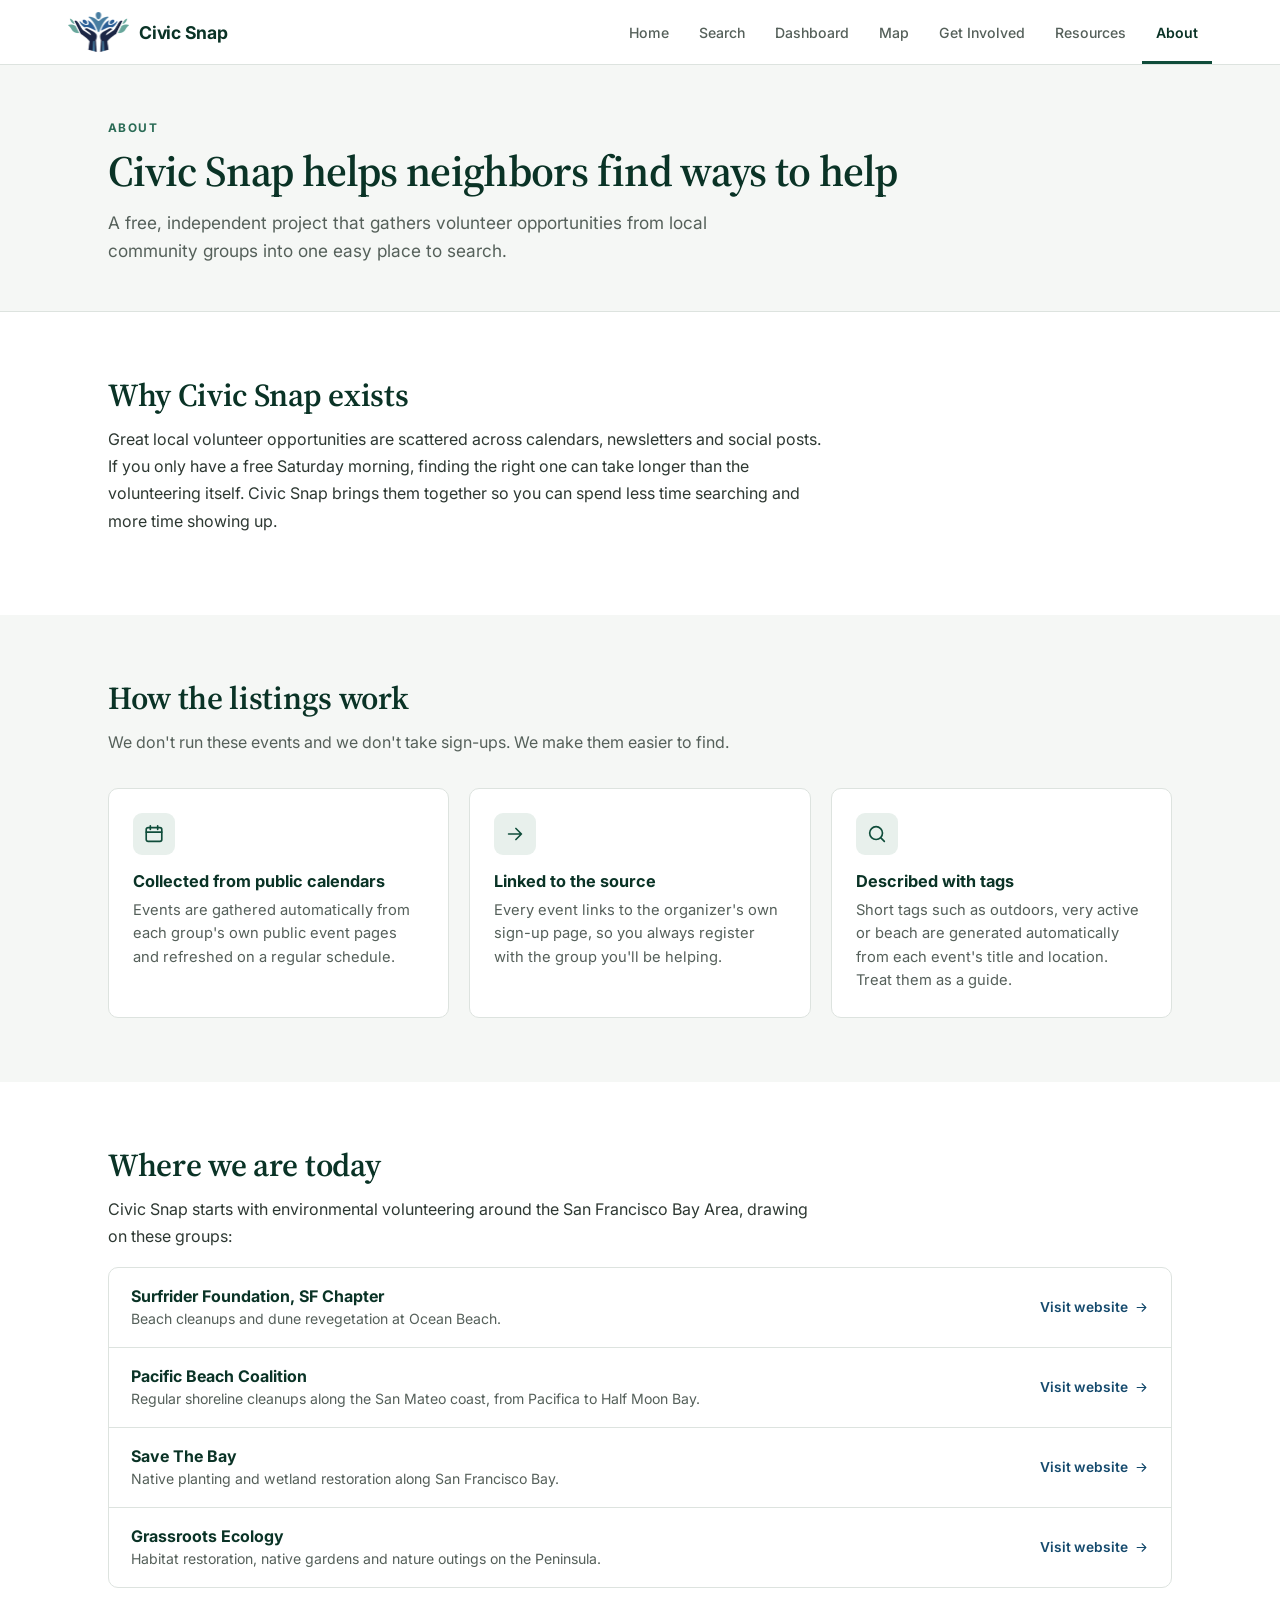
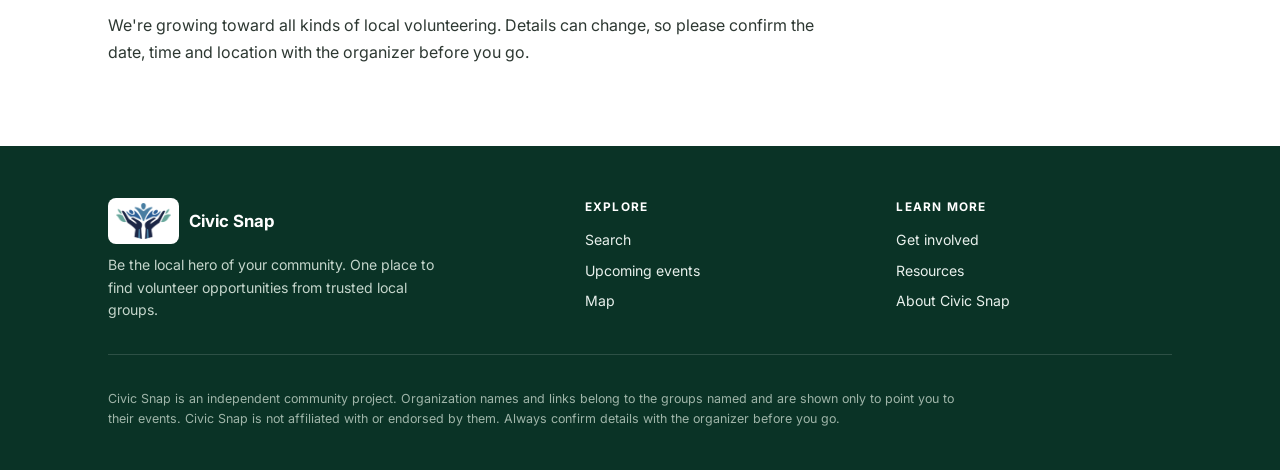
==== commit 0e5e3621: "Add files via upload" ====
--- a/about.html
+++ b/about.html
@@ -2,9 +2,17 @@
 <html lang="en">
 <head>
 <meta charset="UTF-8">
-<title>About | Civic Snap</title>
+<title>About Civic Snap | Local Volunteering in One Place</title>
+<meta name="description" content="Civic Snap is a free, independent project that gathers local volunteer opportunities into one place.">
+<link rel="canonical" href="https://chenfamilysanfranciscoai-ctrl.github.io/Volunteer-Map/about.html">
+<meta property="og:type" content="website">
+<meta property="og:site_name" content="Civic Snap">
+<meta property="og:title" content="About Civic Snap | Local Volunteering in One Place">
+<meta property="og:description" content="Civic Snap is a free, independent project that gathers local volunteer opportunities into one place.">
+<meta property="og:url" content="https://chenfamilysanfranciscoai-ctrl.github.io/Volunteer-Map/about.html">
+<meta property="og:image" content="https://chenfamilysanfranciscoai-ctrl.github.io/Volunteer-Map/logo-full.png">
+<meta name="twitter:card" content="summary">
 <meta name="viewport" content="width=device-width, initial-scale=1.0">
-<meta name="description" content="Civic Snap is a free, independent project that gathers local volunteer opportunities into one place.">
 <link rel="preconnect" href="https://fonts.googleapis.com">
 <link rel="preconnect" href="https://fonts.gstatic.com" crossorigin>
 <link href="https://fonts.googleapis.com/css2?family=Inter:wght@400;500;600;700;800&family=Source+Serif+4:opsz,wght@8..60,600;8..60,700&display=swap" rel="stylesheet">
@@ -87,7 +95,6 @@
 <a class="org-row" href="https://www.pacificbeachcoalition.org/" target="_blank" rel="noopener noreferrer"><div><b>Pacific Beach Coalition</b><span class="d">Regular shoreline cleanups along the San Mateo coast, from Pacifica to Half Moon Bay.</span></div><span class="go">Visit website <svg class="" viewBox="0 0 24 24" fill="none" stroke="currentColor" stroke-width="1.8" stroke-linecap="round" stroke-linejoin="round" aria-hidden="true"><use href="#i-arrow"/></svg></span></a>
 <a class="org-row" href="https://savesfbay.org/" target="_blank" rel="noopener noreferrer"><div><b>Save The Bay</b><span class="d">Native planting and wetland restoration along San Francisco Bay.</span></div><span class="go">Visit website <svg class="" viewBox="0 0 24 24" fill="none" stroke="currentColor" stroke-width="1.8" stroke-linecap="round" stroke-linejoin="round" aria-hidden="true"><use href="#i-arrow"/></svg></span></a>
 <a class="org-row" href="https://www.grassrootsecology.org/" target="_blank" rel="noopener noreferrer"><div><b>Grassroots Ecology</b><span class="d">Habitat restoration, native gardens and nature outings on the Peninsula.</span></div><span class="go">Visit website <svg class="" viewBox="0 0 24 24" fill="none" stroke="currentColor" stroke-width="1.8" stroke-linecap="round" stroke-linejoin="round" aria-hidden="true"><use href="#i-arrow"/></svg></span></a>
-<a class="org-row" href="https://baykeeper.org/" target="_blank" rel="noopener noreferrer"><div><b>San Francisco Baykeeper</b><span class="d">Protecting Bay water quality, with shoreline cleanup programs.</span></div><span class="go">Visit website <svg class="" viewBox="0 0 24 24" fill="none" stroke="currentColor" stroke-width="1.8" stroke-linecap="round" stroke-linejoin="round" aria-hidden="true"><use href="#i-arrow"/></svg></span></a>
 </div>
 <p>We're growing toward all kinds of local volunteering. Details can change, so please confirm the date, time and location with the organizer before you go.</p>
 </div></section>
